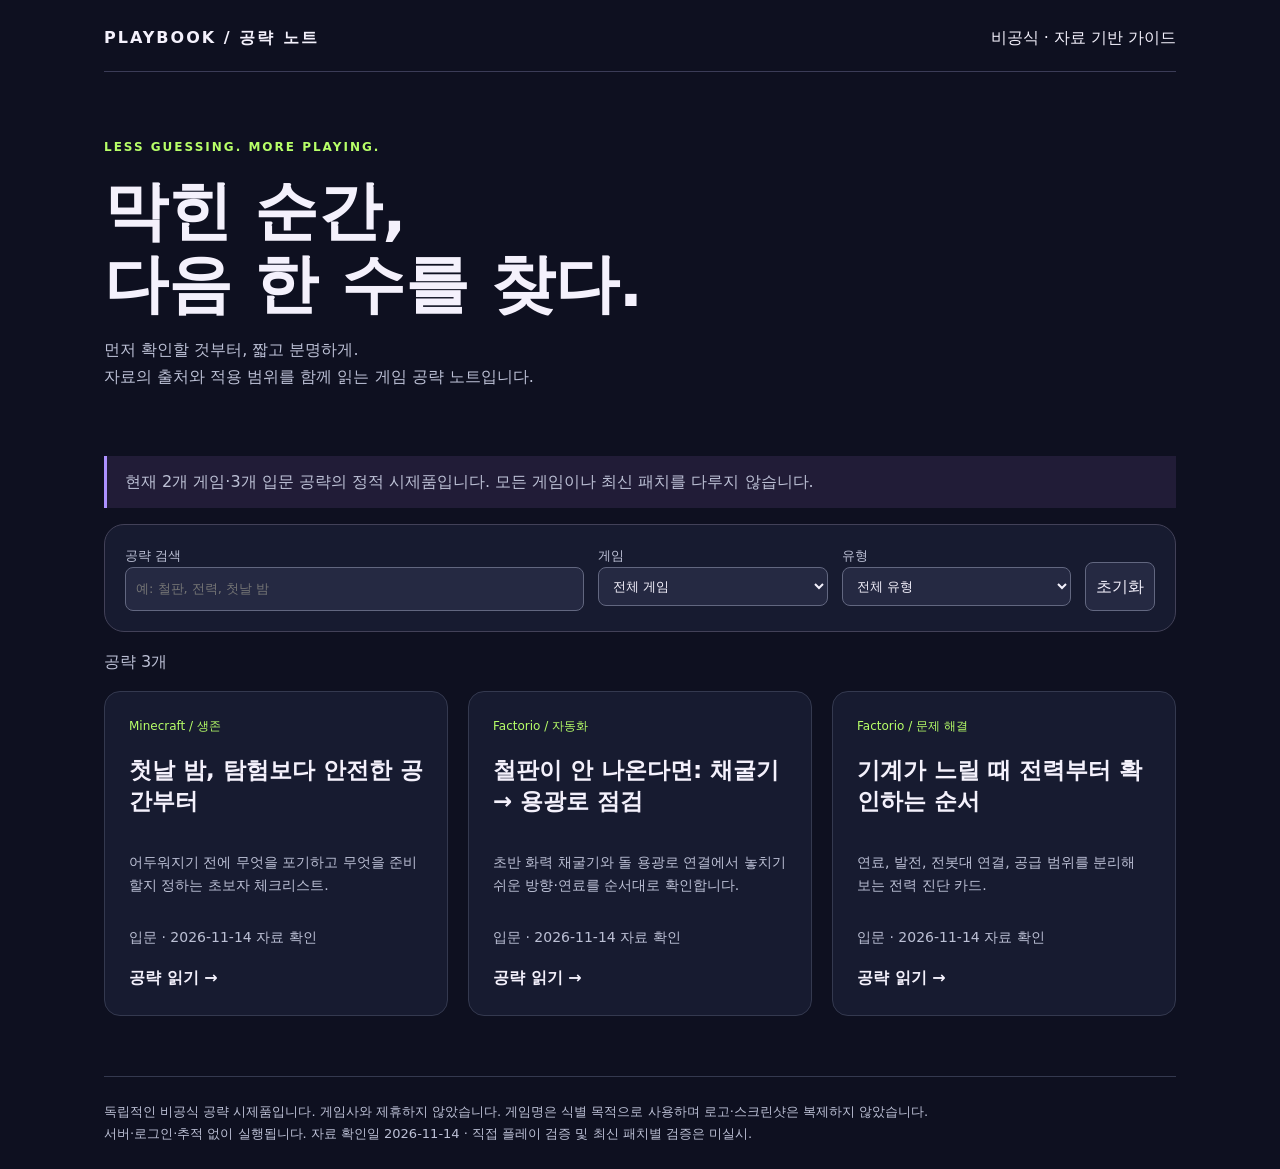
==== index.html @ 90b2d600 "Publish static game guide prototype with source limits and noindex" ====
<!doctype html><html lang="ko"><head><meta name="robots" content="noindex,nofollow"><meta charset="utf-8"><meta name="viewport" content="width=device-width,initial-scale=1"><meta name="description" content="게임 공략 검색: 공식 자료 기반 게임 입문 공략. 출처와 적용 범위를 확인하세요."><title>게임 공략 검색 | 공략 노트</title><link rel="stylesheet" href="./style.css"></head><body><a class="skip" href="#main">본문으로 건너뛰기</a><div class="wrap"><header class="top"><a class="brand" href="./index.html">PLAYBOOK / 공략 노트</a><span>비공식 · 자료 기반 가이드</span></header><main id="main"><section class="hero"><span class="eyebrow">LESS GUESSING. MORE PLAYING.</span><h1>막힌 순간,<br>다음 한 수를 찾다.</h1><p>먼저 확인할 것부터, 짧고 분명하게.<br>자료의 출처와 적용 범위를 함께 읽는 게임 공략 노트입니다.</p></section><p class="notice">현재 2개 게임·3개 입문 공략의 정적 시제품입니다. 모든 게임이나 최신 패치를 다루지 않습니다.</p><form class="filters" id="filters"><label>공략 검색<input id="query" type="search" placeholder="예: 철판, 전력, 첫날 밤"></label><label>게임<select id="game"><option value="">전체 게임</option><option>Minecraft</option><option>Factorio</option></select></label><label>유형<select id="category"><option value="">전체 유형</option><option>생존</option><option>자동화</option><option>문제 해결</option></select></label><button class="reset" type="reset">초기화</button></form><p id="count" role="status" aria-live="polite">공략 3개</p><div id="empty" class="empty" hidden>검색 결과가 없습니다. 다른 단어를 쓰거나 필터를 초기화해 주세요.</div><section class="grid" aria-label="공략 목록"><article class="card" data-guide="minecraft-first-night" data-search="첫날 밤, 탐험보다 안전한 공간부터 Minecraft 생존 어두워지기 전에 무엇을 포기하고 무엇을 준비할지 정하는 초보자 체크리스트." data-game="Minecraft" data-category="생존"><span class="badge">Minecraft / 생존</span><h2><a href="guides/minecraft-first-night/index.html">첫날 밤, 탐험보다 안전한 공간부터</a></h2><p>어두워지기 전에 무엇을 포기하고 무엇을 준비할지 정하는 초보자 체크리스트.</p><p class="meta">입문 · 2026-11-14 자료 확인</p><a class="read" href="guides/minecraft-first-night/index.html">공략 읽기 →</a></article><article class="card" data-guide="factorio-first-iron" data-search="철판이 안 나온다면: 채굴기 → 용광로 점검 Factorio 자동화 초반 화력 채굴기와 돌 용광로 연결에서 놓치기 쉬운 방향·연료를 순서대로 확인합니다." data-game="Factorio" data-category="자동화"><span class="badge">Factorio / 자동화</span><h2><a href="guides/factorio-first-iron/index.html">철판이 안 나온다면: 채굴기 → 용광로 점검</a></h2><p>초반 화력 채굴기와 돌 용광로 연결에서 놓치기 쉬운 방향·연료를 순서대로 확인합니다.</p><p class="meta">입문 · 2026-11-14 자료 확인</p><a class="read" href="guides/factorio-first-iron/index.html">공략 읽기 →</a></article><article class="card" data-guide="factorio-power-check" data-search="기계가 느릴 때 전력부터 확인하는 순서 Factorio 문제 해결 연료, 발전, 전봇대 연결, 공급 범위를 분리해 보는 전력 진단 카드." data-game="Factorio" data-category="문제 해결"><span class="badge">Factorio / 문제 해결</span><h2><a href="guides/factorio-power-check/index.html">기계가 느릴 때 전력부터 확인하는 순서</a></h2><p>연료, 발전, 전봇대 연결, 공급 범위를 분리해 보는 전력 진단 카드.</p><p class="meta">입문 · 2026-11-14 자료 확인</p><a class="read" href="guides/factorio-power-check/index.html">공략 읽기 →</a></article></section><noscript><p>자바스크립트가 꺼져 있어 검색은 사용할 수 없지만 위 공략 링크는 열 수 있습니다.</p></noscript></main><footer>독립적인 비공식 공략 시제품입니다. 게임사와 제휴하지 않았습니다. 게임명은 식별 목적으로 사용하며 로고·스크린샷은 복제하지 않았습니다.<br>서버·로그인·추적 없이 실행됩니다. 자료 확인일 2026-11-14 · 직접 플레이 검증 및 최신 패치별 검증은 미실시.</footer></div><script src="./app.js" defer></script></body></html>
---- style.css ----
:root{color-scheme:dark;--bg:#0e1020;--card:#171b30;--ink:#f4f1fc;--dim:#bcc0d5;--accent:#b7ff68}*{box-sizing:border-box}body{margin:0;background:var(--bg);color:var(--ink);font:16px/1.7 system-ui,sans-serif}a{color:inherit}a:hover{color:var(--accent)}:focus-visible{outline:3px solid var(--accent);outline-offset:4px}.wrap{max-width:1120px;margin:auto;padding:24px}.top{display:flex;justify-content:space-between;gap:20px;border-bottom:1px solid #3b3c57;padding-bottom:20px}.brand{text-decoration:none;font-weight:900;letter-spacing:2px}.eyebrow{color:var(--accent);font-weight:700;font-size:12px;letter-spacing:2px}.hero{padding:60px 0 34px;max-width:800px}h1{font-size:clamp(32px,6vw,64px);line-height:1.13;margin:16px 0}h2{line-height:1.35}p{color:var(--dim)}.filters{background:var(--card);border:1px solid #424158;border-radius:20px;padding:20px;display:grid;grid-template-columns:2fr 1fr 1fr auto;gap:14px}label{font-size:13px;display:block;color:var(--dim)}input,select,button{font:inherit;color:var(--ink);background:#252942;border:1px solid #626780;border-radius:8px;padding:10px;width:100%}button{cursor:pointer}button:hover{border-color:var(--accent)}.reset{align-self:end}.grid{display:grid;grid-template-columns:repeat(3,1fr);gap:20px}.card{display:flex;flex-direction:column;background:var(--card);border-radius:16px;padding:24px;border:1px solid #34394f}.card h2{font-size:23px}.card a{text-decoration:none}.card p{font-size:14px}.meta{font-size:12px;color:var(--dim)}.badge{color:var(--accent);font-size:12px}.card .read{margin-top:auto;font-weight:800}.notice{border-left:3px solid #ac91ff;padding:12px 18px;background:#211c37}.article{max-width:780px;margin:auto}.article h1{font-size:clamp(30px,5vw,48px)}li{padding:10px 0}li::marker{color:var(--accent)}.scope{border:1px solid #41445c;border-radius:12px;padding:18px}footer{border-top:1px solid #34394f;margin-top:60px;padding-top:24px;color:var(--dim);font-size:13px}.skip{position:absolute;left:-9999px}.skip:focus{position:static}.empty{padding:40px;border:1px dashed #626780;border-radius:16px}[hidden]{display:none!important}@media(max-width:800px){.grid{grid-template-columns:1fr 1fr}.filters{grid-template-columns:1fr 1fr}.filters label:first-child{grid-column:1/-1}}@media(max-width:520px){.wrap{padding:18px}.grid,.filters{grid-template-columns:1fr}.hero{padding-top:32px}.top{font-size:13px}.card{padding:20px}}@media(prefers-reduced-motion:reduce){*{scroll-behavior:auto!important}}
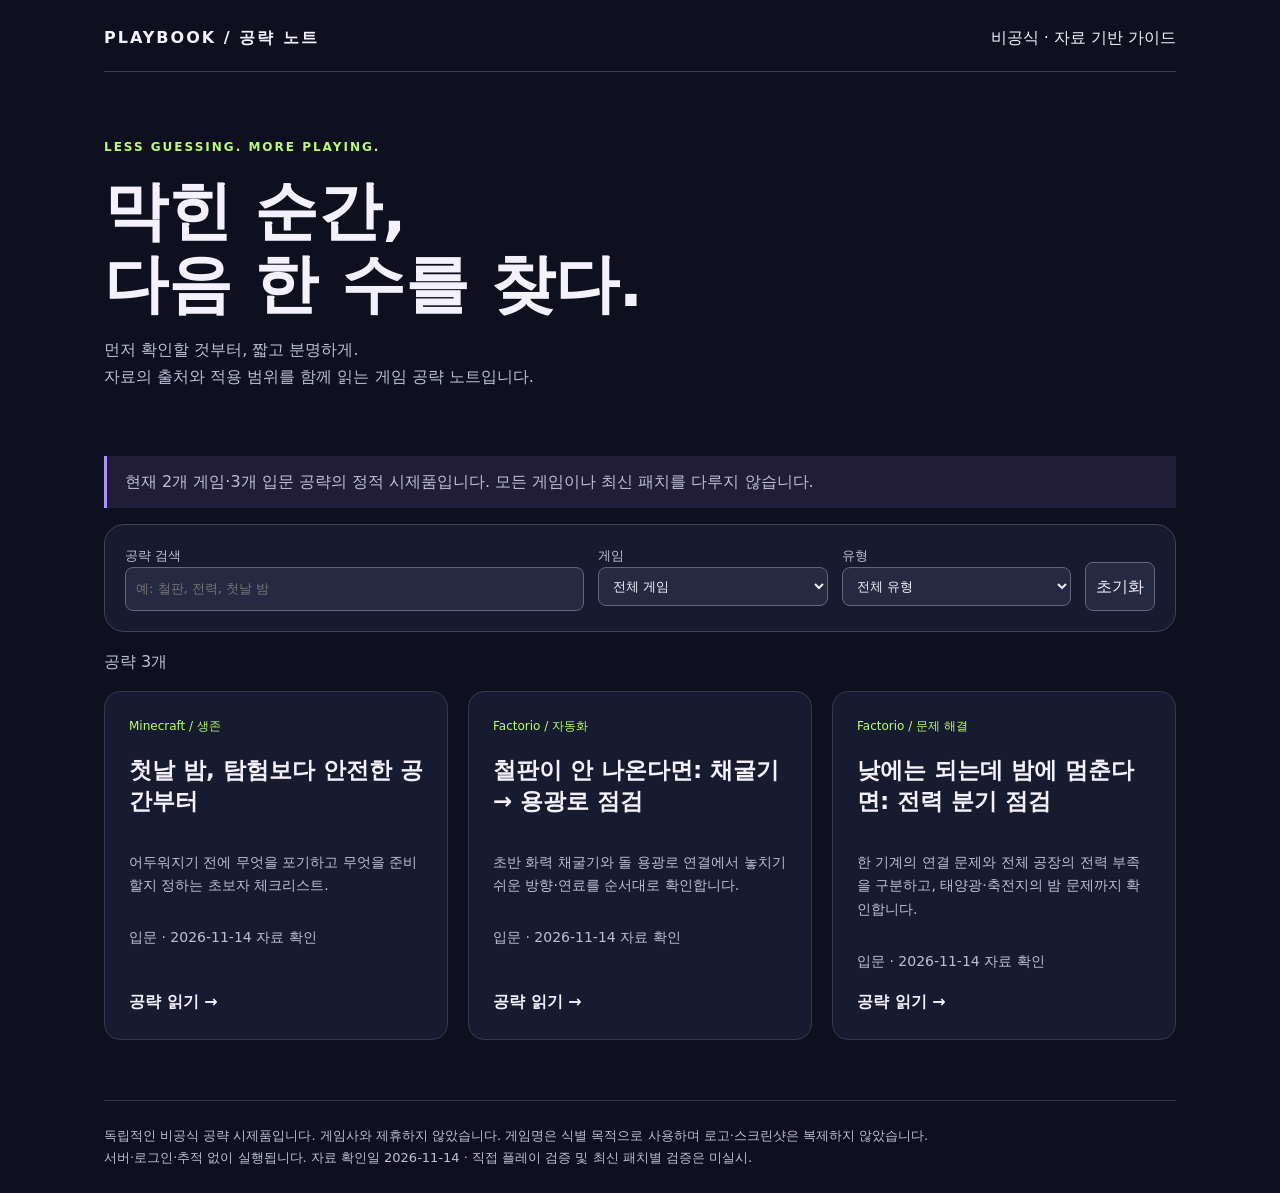
==== commit 4089e6e5: "Expand Factorio night power diagnosis with source scope and stable assets" ====
--- a/index.html
+++ b/index.html
@@ -1 +1 @@
-<!doctype html><html lang="ko"><head><meta name="robots" content="noindex,nofollow"><meta charset="utf-8"><meta name="viewport" content="width=device-width,initial-scale=1"><meta name="description" content="게임 공략 검색: 공식 자료 기반 게임 입문 공략. 출처와 적용 범위를 확인하세요."><title>게임 공략 검색 | 공략 노트</title><link rel="stylesheet" href="./style.css"></head><body><a class="skip" href="#main">본문으로 건너뛰기</a><div class="wrap"><header class="top"><a class="brand" href="./index.html">PLAYBOOK / 공략 노트</a><span>비공식 · 자료 기반 가이드</span></header><main id="main"><section class="hero"><span class="eyebrow">LESS GUESSING. MORE PLAYING.</span><h1>막힌 순간,<br>다음 한 수를 찾다.</h1><p>먼저 확인할 것부터, 짧고 분명하게.<br>자료의 출처와 적용 범위를 함께 읽는 게임 공략 노트입니다.</p></section><p class="notice">현재 2개 게임·3개 입문 공략의 정적 시제품입니다. 모든 게임이나 최신 패치를 다루지 않습니다.</p><form class="filters" id="filters"><label>공략 검색<input id="query" type="search" placeholder="예: 철판, 전력, 첫날 밤"></label><label>게임<select id="game"><option value="">전체 게임</option><option>Minecraft</option><option>Factorio</option></select></label><label>유형<select id="category"><option value="">전체 유형</option><option>생존</option><option>자동화</option><option>문제 해결</option></select></label><button class="reset" type="reset">초기화</button></form><p id="count" role="status" aria-live="polite">공략 3개</p><div id="empty" class="empty" hidden>검색 결과가 없습니다. 다른 단어를 쓰거나 필터를 초기화해 주세요.</div><section class="grid" aria-label="공략 목록"><article class="card" data-guide="minecraft-first-night" data-search="첫날 밤, 탐험보다 안전한 공간부터 Minecraft 생존 어두워지기 전에 무엇을 포기하고 무엇을 준비할지 정하는 초보자 체크리스트." data-game="Minecraft" data-category="생존"><span class="badge">Minecraft / 생존</span><h2><a href="guides/minecraft-first-night/index.html">첫날 밤, 탐험보다 안전한 공간부터</a></h2><p>어두워지기 전에 무엇을 포기하고 무엇을 준비할지 정하는 초보자 체크리스트.</p><p class="meta">입문 · 2026-11-14 자료 확인</p><a class="read" href="guides/minecraft-first-night/index.html">공략 읽기 →</a></article><article class="card" data-guide="factorio-first-iron" data-search="철판이 안 나온다면: 채굴기 → 용광로 점검 Factorio 자동화 초반 화력 채굴기와 돌 용광로 연결에서 놓치기 쉬운 방향·연료를 순서대로 확인합니다." data-game="Factorio" data-category="자동화"><span class="badge">Factorio / 자동화</span><h2><a href="guides/factorio-first-iron/index.html">철판이 안 나온다면: 채굴기 → 용광로 점검</a></h2><p>초반 화력 채굴기와 돌 용광로 연결에서 놓치기 쉬운 방향·연료를 순서대로 확인합니다.</p><p class="meta">입문 · 2026-11-14 자료 확인</p><a class="read" href="guides/factorio-first-iron/index.html">공략 읽기 →</a></article><article class="card" data-guide="factorio-power-check" data-search="기계가 느릴 때 전력부터 확인하는 순서 Factorio 문제 해결 연료, 발전, 전봇대 연결, 공급 범위를 분리해 보는 전력 진단 카드." data-game="Factorio" data-category="문제 해결"><span class="badge">Factorio / 문제 해결</span><h2><a href="guides/factorio-power-check/index.html">기계가 느릴 때 전력부터 확인하는 순서</a></h2><p>연료, 발전, 전봇대 연결, 공급 범위를 분리해 보는 전력 진단 카드.</p><p class="meta">입문 · 2026-11-14 자료 확인</p><a class="read" href="guides/factorio-power-check/index.html">공략 읽기 →</a></article></section><noscript><p>자바스크립트가 꺼져 있어 검색은 사용할 수 없지만 위 공략 링크는 열 수 있습니다.</p></noscript></main><footer>독립적인 비공식 공략 시제품입니다. 게임사와 제휴하지 않았습니다. 게임명은 식별 목적으로 사용하며 로고·스크린샷은 복제하지 않았습니다.<br>서버·로그인·추적 없이 실행됩니다. 자료 확인일 2026-11-14 · 직접 플레이 검증 및 최신 패치별 검증은 미실시.</footer></div><script src="./app.js" defer></script></body></html>+<!doctype html><html lang="ko"><head><meta charset="utf-8"><meta name="robots" content="noindex,nofollow"><meta name="viewport" content="width=device-width,initial-scale=1"><meta name="description" content="게임 공략 검색: 공식 자료 기반 게임 입문 공략. 출처와 적용 범위를 확인하세요."><title>게임 공략 검색 | 공략 노트</title><link rel="stylesheet" href="./style-v2.css"></head><body><a class="skip" href="#main">본문으로 건너뛰기</a><div class="wrap"><header class="top"><a class="brand" href="./index.html">PLAYBOOK / 공략 노트</a><span>비공식 · 자료 기반 가이드</span></header><main id="main"><section class="hero"><span class="eyebrow">LESS GUESSING. MORE PLAYING.</span><h1>막힌 순간,<br>다음 한 수를 찾다.</h1><p>먼저 확인할 것부터, 짧고 분명하게.<br>자료의 출처와 적용 범위를 함께 읽는 게임 공략 노트입니다.</p></section><p class="notice">현재 2개 게임·3개 입문 공략의 정적 시제품입니다. 모든 게임이나 최신 패치를 다루지 않습니다.</p><form class="filters" id="filters"><label>공략 검색<input id="query" type="search" placeholder="예: 철판, 전력, 첫날 밤"></label><label>게임<select id="game"><option value="">전체 게임</option><option>Minecraft</option><option>Factorio</option></select></label><label>유형<select id="category"><option value="">전체 유형</option><option>생존</option><option>자동화</option><option>문제 해결</option></select></label><button class="reset" type="reset">초기화</button></form><p id="count" role="status" aria-live="polite">공략 3개</p><div id="empty" class="empty" hidden>검색 결과가 없습니다. 다른 단어를 쓰거나 필터를 초기화해 주세요.</div><section class="grid" aria-label="공략 목록"><article class="card" data-guide="minecraft-first-night" data-search="첫날 밤, 탐험보다 안전한 공간부터 Minecraft 생존 어두워지기 전에 무엇을 포기하고 무엇을 준비할지 정하는 초보자 체크리스트." data-game="Minecraft" data-category="생존"><span class="badge">Minecraft / 생존</span><h2><a href="guides/minecraft-first-night/index.html">첫날 밤, 탐험보다 안전한 공간부터</a></h2><p>어두워지기 전에 무엇을 포기하고 무엇을 준비할지 정하는 초보자 체크리스트.</p><p class="meta">입문 · 2026-11-14 자료 확인</p><a class="read" href="guides/minecraft-first-night/index.html">공략 읽기 →</a></article><article class="card" data-guide="factorio-first-iron" data-search="철판이 안 나온다면: 채굴기 → 용광로 점검 Factorio 자동화 초반 화력 채굴기와 돌 용광로 연결에서 놓치기 쉬운 방향·연료를 순서대로 확인합니다." data-game="Factorio" data-category="자동화"><span class="badge">Factorio / 자동화</span><h2><a href="guides/factorio-first-iron/index.html">철판이 안 나온다면: 채굴기 → 용광로 점검</a></h2><p>초반 화력 채굴기와 돌 용광로 연결에서 놓치기 쉬운 방향·연료를 순서대로 확인합니다.</p><p class="meta">입문 · 2026-11-14 자료 확인</p><a class="read" href="guides/factorio-first-iron/index.html">공략 읽기 →</a></article><article class="card" data-guide="factorio-power-check" data-search="낮에는 되는데 밤에 멈춘다면: 전력 분기 점검 Factorio 문제 해결 한 기계의 연결 문제와 전체 공장의 전력 부족을 구분하고, 태양광·축전지의 밤 문제까지 확인합니다." data-game="Factorio" data-category="문제 해결"><span class="badge">Factorio / 문제 해결</span><h2><a href="guides/factorio-power-check/index.html">낮에는 되는데 밤에 멈춘다면: 전력 분기 점검</a></h2><p>한 기계의 연결 문제와 전체 공장의 전력 부족을 구분하고, 태양광·축전지의 밤 문제까지 확인합니다.</p><p class="meta">입문 · 2026-11-14 자료 확인</p><a class="read" href="guides/factorio-power-check/index.html">공략 읽기 →</a></article></section><noscript><p>자바스크립트가 꺼져 있어 검색은 사용할 수 없지만 위 공략 링크는 열 수 있습니다.</p></noscript></main><footer>독립적인 비공식 공략 시제품입니다. 게임사와 제휴하지 않았습니다. 게임명은 식별 목적으로 사용하며 로고·스크린샷은 복제하지 않았습니다.<br>서버·로그인·추적 없이 실행됩니다. 자료 확인일 2026-11-14 · 직접 플레이 검증 및 최신 패치별 검증은 미실시.</footer></div><script src="./app-v2.js" defer></script></body></html>
--- a/style-v2.css
+++ b/style-v2.css
@@ -0,0 +1 @@
+:root{color-scheme:dark;--bg:#0e1020;--card:#171b30;--ink:#f4f1fc;--dim:#bcc0d5;--accent:#b7ff68}*{box-sizing:border-box}body{margin:0;background:var(--bg);color:var(--ink);font:16px/1.7 system-ui,sans-serif}a{color:inherit}a:hover{color:var(--accent)}:focus-visible{outline:3px solid var(--accent);outline-offset:4px}.wrap{max-width:1120px;margin:auto;padding:24px}.top{display:flex;justify-content:space-between;gap:20px;border-bottom:1px solid #3b3c57;padding-bottom:20px}.brand{text-decoration:none;font-weight:900;letter-spacing:2px}.eyebrow{color:var(--accent);font-weight:700;font-size:12px;letter-spacing:2px}.hero{padding:60px 0 34px;max-width:800px}h1{font-size:clamp(32px,6vw,64px);line-height:1.13;margin:16px 0}h2{line-height:1.35}p{color:var(--dim)}.filters{background:var(--card);border:1px solid #424158;border-radius:20px;padding:20px;display:grid;grid-template-columns:2fr 1fr 1fr auto;gap:14px}label{font-size:13px;display:block;color:var(--dim)}input,select,button{font:inherit;color:var(--ink);background:#252942;border:1px solid #626780;border-radius:8px;padding:10px;width:100%}button{cursor:pointer}button:hover{border-color:var(--accent)}.reset{align-self:end}.grid{display:grid;grid-template-columns:repeat(3,1fr);gap:20px}.card{display:flex;flex-direction:column;background:var(--card);border-radius:16px;padding:24px;border:1px solid #34394f}.card h2{font-size:23px}.card a{text-decoration:none}.card p{font-size:14px}.meta{font-size:12px;color:var(--dim)}.badge{color:var(--accent);font-size:12px}.card .read{margin-top:auto;font-weight:800}.notice{border-left:3px solid #ac91ff;padding:12px 18px;background:#211c37}.article{max-width:780px;margin:auto}.article h1{font-size:clamp(30px,5vw,48px)}li{padding:10px 0}li::marker{color:var(--accent)}.scope{border:1px solid #41445c;border-radius:12px;padding:18px}footer{border-top:1px solid #34394f;margin-top:60px;padding-top:24px;color:var(--dim);font-size:13px}.skip{position:absolute;left:-9999px}.skip:focus{position:static}.empty{padding:40px;border:1px dashed #626780;border-radius:16px}[hidden]{display:none!important}@media(max-width:800px){.grid{grid-template-columns:1fr 1fr}.filters{grid-template-columns:1fr 1fr}.filters label:first-child{grid-column:1/-1}}@media(max-width:520px){.wrap{padding:18px}.grid,.filters{grid-template-columns:1fr}.hero{padding-top:32px}.top{font-size:13px}.card{padding:20px}}@media(prefers-reduced-motion:reduce){*{scroll-behavior:auto!important}}
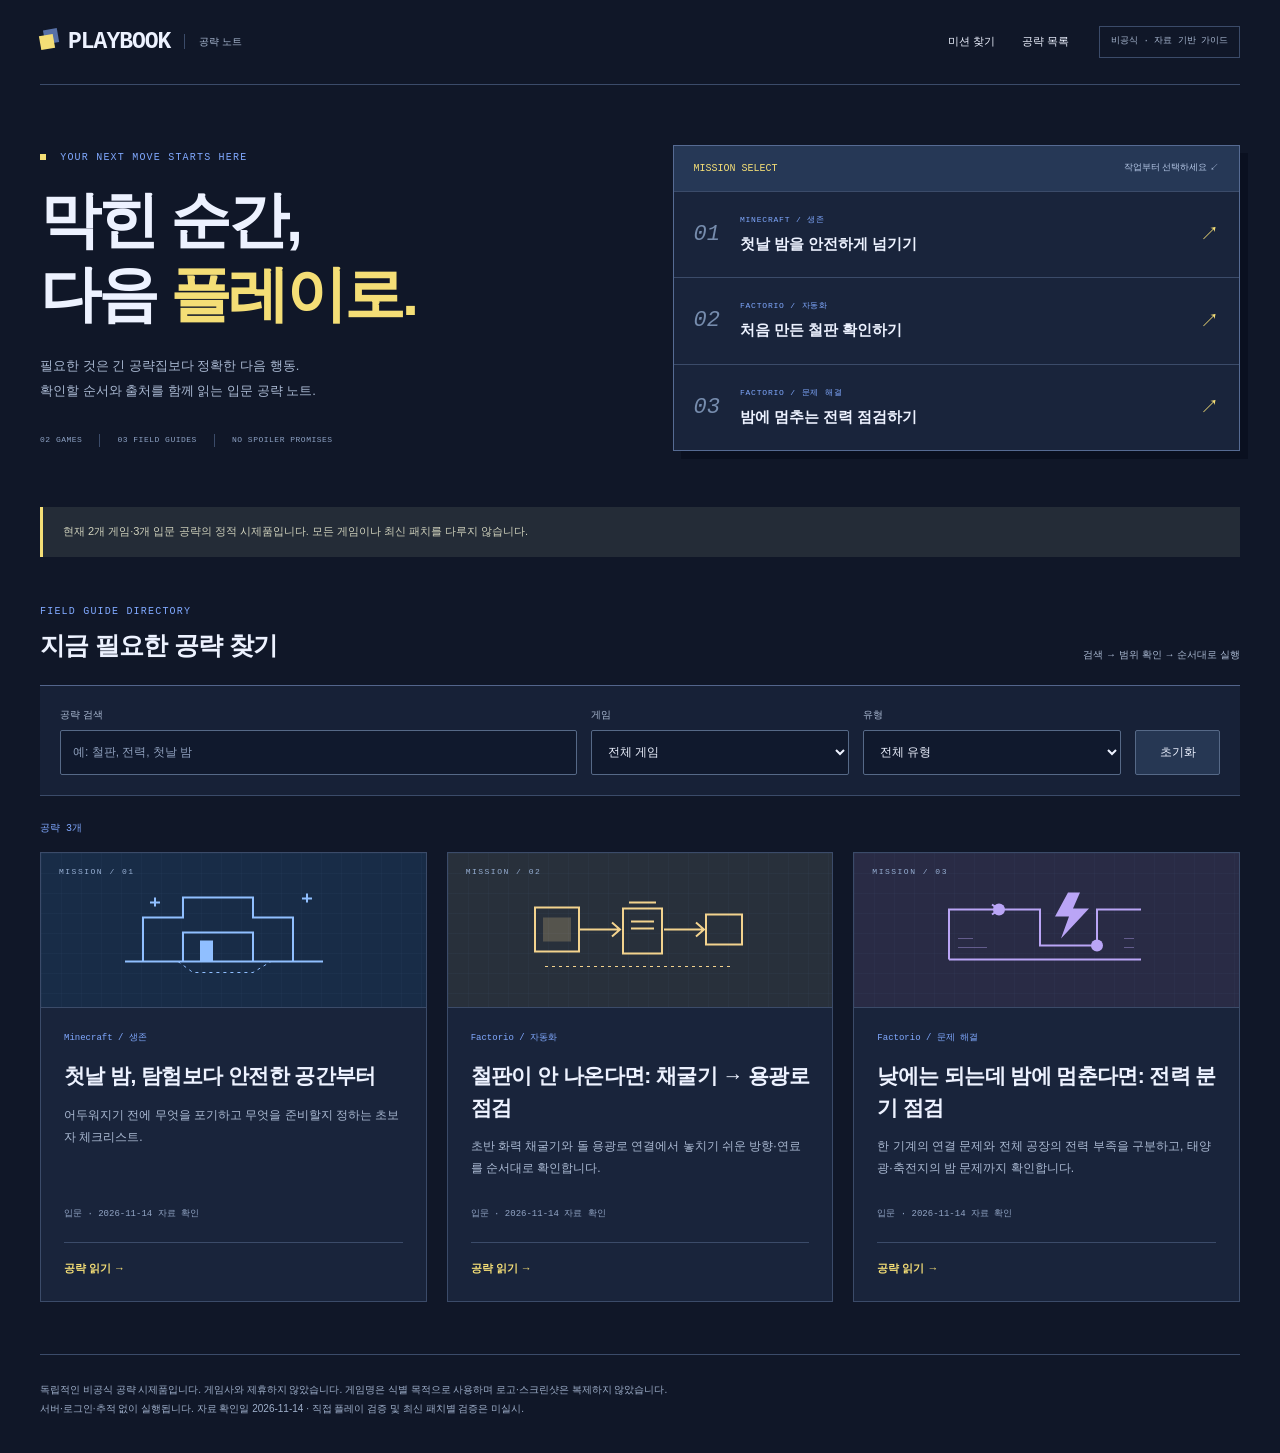
==== commit 1b2c4a36: "Rebuild Playbook as a task-first game guide mission hub" ====
--- a/index.html
+++ b/index.html
@@ -1 +1 @@
-<!doctype html><html lang="ko"><head><meta charset="utf-8"><meta name="robots" content="noindex,nofollow"><meta name="viewport" content="width=device-width,initial-scale=1"><meta name="description" content="게임 공략 검색: 공식 자료 기반 게임 입문 공략. 출처와 적용 범위를 확인하세요."><title>게임 공략 검색 | 공략 노트</title><link rel="stylesheet" href="./style-v2.css"></head><body><a class="skip" href="#main">본문으로 건너뛰기</a><div class="wrap"><header class="top"><a class="brand" href="./index.html">PLAYBOOK / 공략 노트</a><span>비공식 · 자료 기반 가이드</span></header><main id="main"><section class="hero"><span class="eyebrow">LESS GUESSING. MORE PLAYING.</span><h1>막힌 순간,<br>다음 한 수를 찾다.</h1><p>먼저 확인할 것부터, 짧고 분명하게.<br>자료의 출처와 적용 범위를 함께 읽는 게임 공략 노트입니다.</p></section><p class="notice">현재 2개 게임·3개 입문 공략의 정적 시제품입니다. 모든 게임이나 최신 패치를 다루지 않습니다.</p><form class="filters" id="filters"><label>공략 검색<input id="query" type="search" placeholder="예: 철판, 전력, 첫날 밤"></label><label>게임<select id="game"><option value="">전체 게임</option><option>Minecraft</option><option>Factorio</option></select></label><label>유형<select id="category"><option value="">전체 유형</option><option>생존</option><option>자동화</option><option>문제 해결</option></select></label><button class="reset" type="reset">초기화</button></form><p id="count" role="status" aria-live="polite">공략 3개</p><div id="empty" class="empty" hidden>검색 결과가 없습니다. 다른 단어를 쓰거나 필터를 초기화해 주세요.</div><section class="grid" aria-label="공략 목록"><article class="card" data-guide="minecraft-first-night" data-search="첫날 밤, 탐험보다 안전한 공간부터 Minecraft 생존 어두워지기 전에 무엇을 포기하고 무엇을 준비할지 정하는 초보자 체크리스트." data-game="Minecraft" data-category="생존"><span class="badge">Minecraft / 생존</span><h2><a href="guides/minecraft-first-night/index.html">첫날 밤, 탐험보다 안전한 공간부터</a></h2><p>어두워지기 전에 무엇을 포기하고 무엇을 준비할지 정하는 초보자 체크리스트.</p><p class="meta">입문 · 2026-11-14 자료 확인</p><a class="read" href="guides/minecraft-first-night/index.html">공략 읽기 →</a></article><article class="card" data-guide="factorio-first-iron" data-search="철판이 안 나온다면: 채굴기 → 용광로 점검 Factorio 자동화 초반 화력 채굴기와 돌 용광로 연결에서 놓치기 쉬운 방향·연료를 순서대로 확인합니다." data-game="Factorio" data-category="자동화"><span class="badge">Factorio / 자동화</span><h2><a href="guides/factorio-first-iron/index.html">철판이 안 나온다면: 채굴기 → 용광로 점검</a></h2><p>초반 화력 채굴기와 돌 용광로 연결에서 놓치기 쉬운 방향·연료를 순서대로 확인합니다.</p><p class="meta">입문 · 2026-11-14 자료 확인</p><a class="read" href="guides/factorio-first-iron/index.html">공략 읽기 →</a></article><article class="card" data-guide="factorio-power-check" data-search="낮에는 되는데 밤에 멈춘다면: 전력 분기 점검 Factorio 문제 해결 한 기계의 연결 문제와 전체 공장의 전력 부족을 구분하고, 태양광·축전지의 밤 문제까지 확인합니다." data-game="Factorio" data-category="문제 해결"><span class="badge">Factorio / 문제 해결</span><h2><a href="guides/factorio-power-check/index.html">낮에는 되는데 밤에 멈춘다면: 전력 분기 점검</a></h2><p>한 기계의 연결 문제와 전체 공장의 전력 부족을 구분하고, 태양광·축전지의 밤 문제까지 확인합니다.</p><p class="meta">입문 · 2026-11-14 자료 확인</p><a class="read" href="guides/factorio-power-check/index.html">공략 읽기 →</a></article></section><noscript><p>자바스크립트가 꺼져 있어 검색은 사용할 수 없지만 위 공략 링크는 열 수 있습니다.</p></noscript></main><footer>독립적인 비공식 공략 시제품입니다. 게임사와 제휴하지 않았습니다. 게임명은 식별 목적으로 사용하며 로고·스크린샷은 복제하지 않았습니다.<br>서버·로그인·추적 없이 실행됩니다. 자료 확인일 2026-11-14 · 직접 플레이 검증 및 최신 패치별 검증은 미실시.</footer></div><script src="./app-v2.js" defer></script></body></html>+<!doctype html><html lang="ko"><head><meta charset="utf-8"><meta name="robots" content="noindex,nofollow"><meta name="viewport" content="width=device-width,initial-scale=1"><meta name="description" content="게임 공략 검색: 공식 자료 기반 게임 입문 공략. 출처와 적용 범위를 확인하세요."><title>게임 공략 검색 | 공략 노트</title><link rel="stylesheet" href="./style-v2.css?v=mission-20261115"></head><body><a class="skip" href="#main">본문으로 건너뛰기</a><div class="wrap"><header class="top"><a class="brand" href="./index.html">PLAYBOOK<span class="brand-sub">공략 노트</span></a><nav aria-label="주요 메뉴"><a href="#missions">미션 찾기</a><a href="#guide-list">공략 목록</a></nav><span class="status-tag">비공식 · 자료 기반 가이드</span></header><main id="main"><section class="mission-hub"><div class="hero-copy"><p class="eyebrow"><span class="square"></span> YOUR NEXT MOVE STARTS HERE</p><h1>막힌 순간,<br>다음 <em>플레이로.</em></h1><p class="lead">필요한 것은 긴 공략집보다 정확한 다음 행동.<br>확인할 순서와 출처를 함께 읽는 입문 공략 노트.</p><div class="hub-footnote"><span>02 GAMES</span><span>03 FIELD GUIDES</span><span>NO SPOILER PROMISES</span></div></div><nav class="mission-select" id="missions" aria-label="하고 싶은 일로 공략 선택"><div class="mission-select-head"><span>MISSION SELECT</span><span>작업부터 선택하세요 ↙</span></div><a href="./guides/minecraft-first-night/index.html"><span class="mission-number">01</span><span><small>MINECRAFT / 생존</small><strong>첫날 밤을 안전하게 넘기기</strong></span><span class="mission-arrow">↗</span></a><a href="./guides/factorio-first-iron/index.html"><span class="mission-number">02</span><span><small>FACTORIO / 자동화</small><strong>처음 만든 철판 확인하기</strong></span><span class="mission-arrow">↗</span></a><a href="./guides/factorio-power-check/index.html"><span class="mission-number">03</span><span><small>FACTORIO / 문제 해결</small><strong>밤에 멈추는 전력 점검하기</strong></span><span class="mission-arrow">↗</span></a></nav></section><p class="notice">현재 2개 게임·3개 입문 공략의 정적 시제품입니다. 모든 게임이나 최신 패치를 다루지 않습니다.</p><div class="library-head" id="guide-list"><div><p class="eyebrow">FIELD GUIDE DIRECTORY</p><h2>지금 필요한 공략 찾기</h2></div><span>검색 → 범위 확인 → 순서대로 실행</span></div><form class="filters" id="filters"><label>공략 검색<input id="query" type="search" placeholder="예: 철판, 전력, 첫날 밤"></label><label>게임<select id="game"><option value="">전체 게임</option><option>Minecraft</option><option>Factorio</option></select></label><label>유형<select id="category"><option value="">전체 유형</option><option>생존</option><option>자동화</option><option>문제 해결</option></select></label><button class="reset" type="reset">초기화</button></form><p id="count" role="status" aria-live="polite">공략 3개</p><div id="empty" class="empty" hidden>검색 결과가 없습니다. 다른 단어를 쓰거나 필터를 초기화해 주세요.</div><section class="grid" aria-label="공략 목록"><article class="card" data-guide="minecraft-first-night" data-search="첫날 밤, 탐험보다 안전한 공간부터 Minecraft 생존 어두워지기 전에 무엇을 포기하고 무엇을 준비할지 정하는 초보자 체크리스트." data-game="Minecraft" data-category="생존"><div class="mission-visual" aria-hidden="true"><span>MISSION / 01</span><svg viewBox="0 0 260 110"><path d="M40 84V40H80V20H150V40H190V84" fill="none" stroke="currentColor" stroke-width="2"/><path d="M80 84V55H150V84M22 84H220M52 29v-9m-5 5h10M204 25v-9m-5 5h10" fill="none" stroke="currentColor" stroke-width="2"/><rect x="97" y="63" width="13" height="21" fill="currentColor"/><path d="m75 84 15 11h60l18-11" fill="none" stroke="currentColor" stroke-dasharray="3 4"/></svg></div><div class="card-copy"><span class="badge">Minecraft / 생존</span><h2><a href="guides/minecraft-first-night/index.html">첫날 밤, 탐험보다 안전한 공간부터</a></h2><p>어두워지기 전에 무엇을 포기하고 무엇을 준비할지 정하는 초보자 체크리스트.</p><p class="meta">입문 · 2026-11-14 자료 확인</p><a class="read" href="guides/minecraft-first-night/index.html">공략 읽기 →</a></div></article><article class="card" data-guide="factorio-first-iron" data-search="철판이 안 나온다면: 채굴기 → 용광로 점검 Factorio 자동화 초반 화력 채굴기와 돌 용광로 연결에서 놓치기 쉬운 방향·연료를 순서대로 확인합니다." data-game="Factorio" data-category="자동화"><div class="mission-visual" aria-hidden="true"><span>MISSION / 02</span><svg viewBox="0 0 260 110"><rect x="25" y="30" width="44" height="44" fill="none" stroke="currentColor" stroke-width="2"/><path d="M69 52H110m-8-7 8 7-8 7M154 52H194m-8-7 8 7-8 7" fill="none" stroke="currentColor" stroke-width="2"/><path d="M113 76V31h39v45zM119 25h27M121 44h23M121 51h23" fill="none" stroke="currentColor" stroke-width="2"/><rect x="196" y="37" width="36" height="30" fill="none" stroke="currentColor" stroke-width="2"/><path d="M33 40h28v24H33z" fill="currentColor" opacity=".22"/><path d="M35 89h188" stroke="currentColor" stroke-dasharray="3 4"/></svg></div><div class="card-copy"><span class="badge">Factorio / 자동화</span><h2><a href="guides/factorio-first-iron/index.html">철판이 안 나온다면: 채굴기 → 용광로 점검</a></h2><p>초반 화력 채굴기와 돌 용광로 연결에서 놓치기 쉬운 방향·연료를 순서대로 확인합니다.</p><p class="meta">입문 · 2026-11-14 자료 확인</p><a class="read" href="guides/factorio-first-iron/index.html">공략 읽기 →</a></div></article><article class="card" data-guide="factorio-power-check" data-search="낮에는 되는데 밤에 멈춘다면: 전력 분기 점검 Factorio 문제 해결 한 기계의 연결 문제와 전체 공장의 전력 부족을 구분하고, 태양광·축전지의 밤 문제까지 확인합니다." data-game="Factorio" data-category="문제 해결"><div class="mission-visual" aria-hidden="true"><span>MISSION / 03</span><svg viewBox="0 0 260 110"><path d="M32 82V32H81m-6-5 7 5-7 5M82 32H123V68H180V32H224M32 82H224" fill="none" stroke="currentColor" stroke-width="2"/><path d="m151 15-13 24h14l-8 22 28-30h-16l7-16z" fill="currentColor"/><circle cx="82" cy="32" r="6" fill="currentColor"/><circle cx="180" cy="68" r="6" fill="currentColor"/><path d="M41 70h29m-29-9h15m151 9h10m-10-9h10" stroke="currentColor" opacity=".4"/></svg></div><div class="card-copy"><span class="badge">Factorio / 문제 해결</span><h2><a href="guides/factorio-power-check/index.html">낮에는 되는데 밤에 멈춘다면: 전력 분기 점검</a></h2><p>한 기계의 연결 문제와 전체 공장의 전력 부족을 구분하고, 태양광·축전지의 밤 문제까지 확인합니다.</p><p class="meta">입문 · 2026-11-14 자료 확인</p><a class="read" href="guides/factorio-power-check/index.html">공략 읽기 →</a></div></article></section><noscript><p>자바스크립트가 꺼져 있어 검색은 사용할 수 없지만 위 공략 링크는 열 수 있습니다.</p></noscript></main><footer>독립적인 비공식 공략 시제품입니다. 게임사와 제휴하지 않았습니다. 게임명은 식별 목적으로 사용하며 로고·스크린샷은 복제하지 않았습니다.<br>서버·로그인·추적 없이 실행됩니다. 자료 확인일 2026-11-14 · 직접 플레이 검증 및 최신 패치별 검증은 미실시.</footer></div><script src="./app-v2.js?v=mission-20261115" defer></script></body></html>
--- a/style-v2.css
+++ b/style-v2.css
@@ -1 +1 @@
-:root{color-scheme:dark;--bg:#0e1020;--card:#171b30;--ink:#f4f1fc;--dim:#bcc0d5;--accent:#b7ff68}*{box-sizing:border-box}body{margin:0;background:var(--bg);color:var(--ink);font:16px/1.7 system-ui,sans-serif}a{color:inherit}a:hover{color:var(--accent)}:focus-visible{outline:3px solid var(--accent);outline-offset:4px}.wrap{max-width:1120px;margin:auto;padding:24px}.top{display:flex;justify-content:space-between;gap:20px;border-bottom:1px solid #3b3c57;padding-bottom:20px}.brand{text-decoration:none;font-weight:900;letter-spacing:2px}.eyebrow{color:var(--accent);font-weight:700;font-size:12px;letter-spacing:2px}.hero{padding:60px 0 34px;max-width:800px}h1{font-size:clamp(32px,6vw,64px);line-height:1.13;margin:16px 0}h2{line-height:1.35}p{color:var(--dim)}.filters{background:var(--card);border:1px solid #424158;border-radius:20px;padding:20px;display:grid;grid-template-columns:2fr 1fr 1fr auto;gap:14px}label{font-size:13px;display:block;color:var(--dim)}input,select,button{font:inherit;color:var(--ink);background:#252942;border:1px solid #626780;border-radius:8px;padding:10px;width:100%}button{cursor:pointer}button:hover{border-color:var(--accent)}.reset{align-self:end}.grid{display:grid;grid-template-columns:repeat(3,1fr);gap:20px}.card{display:flex;flex-direction:column;background:var(--card);border-radius:16px;padding:24px;border:1px solid #34394f}.card h2{font-size:23px}.card a{text-decoration:none}.card p{font-size:14px}.meta{font-size:12px;color:var(--dim)}.badge{color:var(--accent);font-size:12px}.card .read{margin-top:auto;font-weight:800}.notice{border-left:3px solid #ac91ff;padding:12px 18px;background:#211c37}.article{max-width:780px;margin:auto}.article h1{font-size:clamp(30px,5vw,48px)}li{padding:10px 0}li::marker{color:var(--accent)}.scope{border:1px solid #41445c;border-radius:12px;padding:18px}footer{border-top:1px solid #34394f;margin-top:60px;padding-top:24px;color:var(--dim);font-size:13px}.skip{position:absolute;left:-9999px}.skip:focus{position:static}.empty{padding:40px;border:1px dashed #626780;border-radius:16px}[hidden]{display:none!important}@media(max-width:800px){.grid{grid-template-columns:1fr 1fr}.filters{grid-template-columns:1fr 1fr}.filters label:first-child{grid-column:1/-1}}@media(max-width:520px){.wrap{padding:18px}.grid,.filters{grid-template-columns:1fr}.hero{padding-top:32px}.top{font-size:13px}.card{padding:20px}}@media(prefers-reduced-motion:reduce){*{scroll-behavior:auto!important}}
+:root{color-scheme:dark;--bg:#101728;--panel:#19243b;--ink:#edf2ff;--dim:#aab9d2;--line:#3b4b69;--accent:#f4de76;--blue:#80a9ff;--mono:ui-monospace,SFMono-Regular,Consolas,monospace}*{box-sizing:border-box}html{scroll-behavior:smooth;scroll-padding-top:85px}body{margin:0;background:var(--bg);color:var(--ink);font-family:Pretendard,-apple-system,BlinkMacSystemFont,'Segoe UI',sans-serif;line-height:1.7;background-image:radial-gradient(#637dad22 .7px,transparent .7px);background-size:20px 20px}a{color:inherit;text-underline-offset:5px}a:hover{color:var(--accent)}a,button,input,select{touch-action:manipulation}:focus-visible{outline:3px solid var(--accent);outline-offset:4px}.wrap{max-width:1320px;margin:auto;padding:0 40px}.top{display:flex;align-items:center;gap:30px;padding:26px 0;border-bottom:1px solid var(--line)}.brand{font:900 23px var(--mono);letter-spacing:-1px;text-decoration:none;display:flex;align-items:center;gap:14px}.brand:before{content:'';width:14px;height:14px;display:block;background:var(--accent);box-shadow:5px -5px 0 #5871a7;transform:rotate(-10deg)}.brand-sub{font:10px/1.5 sans-serif;letter-spacing:0;color:var(--dim);padding-left:14px;border-left:1px solid var(--line)}.top nav{display:flex;gap:27px;font-size:11px;margin-left:auto}.top nav a{text-decoration:none}.status-tag{font:9px/1.5 var(--mono);color:var(--dim);padding:8px 11px;border:1px solid var(--line);white-space:nowrap}.mission-hub{display:grid;grid-template-columns:1fr 1fr;gap:65px;align-items:center;padding:60px 0 45px}.eyebrow{font:10px/1.7 var(--mono);letter-spacing:1.2px;color:var(--blue);font-weight:500;margin:0 0 17px}.square{width:6px;height:6px;display:inline-block;background:var(--accent);margin-right:7px}h1{font-size:clamp(40px,4.8vw,68px);line-height:1.2;letter-spacing:-3px;margin:0 0 24px;font-weight:780}h1 em{font-style:normal;color:var(--accent)}.lead{font-size:13px;color:var(--dim);line-height:1.9;margin:0 0 30px}.hub-footnote{display:flex;gap:17px;font:8px/1.6 var(--mono);color:#8da2c4;letter-spacing:.5px}.hub-footnote>span+span{padding-left:17px;border-left:1px solid var(--line)}.mission-select{border:1px solid #566b93;background:#19243b;box-shadow:8px 8px 0 #0a1020}.mission-select-head{display:flex;justify-content:space-between;gap:14px;background:#263856;padding:15px 20px;font:10px/1.5 var(--mono);color:var(--accent)}.mission-select-head>span:last-child{font:9px/1.5 sans-serif;color:#b6c8e7}.mission-select>a{display:flex;align-items:center;gap:20px;padding:22px 20px;border-top:1px solid var(--line);text-decoration:none;transition:background .15s}.mission-select>a:hover{background:#253858}.mission-number{font:italic 22px var(--mono);color:#768cad}.mission-select small{display:block;color:var(--blue);font:8px/1.5 var(--mono);letter-spacing:.8px;margin-bottom:7px}.mission-select strong{display:block;font-size:15px;font-weight:650;line-height:1.5}.mission-arrow{margin-left:auto;color:var(--accent);font-size:19px}.notice{border-left:3px solid var(--accent);padding:15px 20px;background:#242c37;font-size:11px;color:#d0d2bd;line-height:1.8}.library-head{display:flex;justify-content:space-between;align-items:end;margin:46px 0 22px;gap:20px}.library-head .eyebrow{margin-bottom:8px}.library-head h2{font-size:25px;letter-spacing:-.7px;line-height:1.4;margin:0}.library-head>span{color:var(--dim);font-size:10px}.filters{background:#172137;border-top:1px solid #53658b;border-bottom:1px solid var(--line);padding:20px;display:grid;grid-template-columns:2fr 1fr 1fr auto;gap:14px}label{font-size:10px;display:block;color:var(--dim)}input,select,button{font-family:inherit;font-size:12px;line-height:1.5;color:var(--ink);background:#10192d;border:1px solid #566987;border-radius:2px;padding:12px;width:100%;min-width:0;min-height:45px;margin-top:7px}input::placeholder{color:#8e9fbc}button{cursor:pointer}button:hover{border-color:var(--accent);color:var(--accent)}.reset{align-self:end;background:#263753;width:auto;min-width:85px}#count{font:10px var(--mono);color:var(--blue);margin:25px 0 17px}.grid{display:grid;grid-template-columns:repeat(3,minmax(0,1fr));gap:20px}.card{display:flex;flex-direction:column;background:var(--panel);border:1px solid var(--line);min-width:0;position:relative}.card:hover{border-color:#8ba7d6}.mission-visual{position:relative;background:#182c47;border-bottom:1px solid var(--line);padding:22px 18px 8px;color:#90bfff;min-height:155px;background-image:linear-gradient(#749fcd0a 1px,transparent 1px),linear-gradient(90deg,#749fcd0a 1px,transparent 1px);background-size:20px 20px}.mission-visual>span{font:8px var(--mono);letter-spacing:1.5px;position:absolute;top:14px;left:18px;color:#96aed2}.mission-visual svg{display:block;width:100%;max-width:260px;margin:0 auto;height:115px}.card:nth-child(2) .mission-visual{background-color:#28303b;color:#f3d38e}.card:nth-child(3) .mission-visual{background-color:#292b45;color:#baa5f6}.card-copy{display:flex;flex-direction:column;padding:23px;flex:1}.badge{font:9px/1.6 var(--mono);color:var(--blue)}.card h2{font-size:21px;line-height:1.5;letter-spacing:-.6px;margin:15px 0 12px}.card a{text-decoration:none}.card p{font-size:12px;color:var(--dim);margin:0 0 17px;line-height:1.85}.card p.meta{font:9px/1.7 var(--mono);color:#91a4c4;margin-top:auto;padding-top:10px}.card .read{font-size:11px;font-weight:650;border-top:1px solid var(--line);padding-top:16px;color:var(--accent);margin-top:3px}.empty{padding:35px 22px;border:1px dashed #7387ac;font-size:13px;color:var(--dim)}footer{border-top:1px solid var(--line);margin-top:52px;padding:25px 0 35px;color:#9eafca;font-size:10px;line-height:1.9;max-width:100%}.skip{position:absolute;left:20px;top:-100px;background:var(--accent);color:#101728;padding:12px;z-index:20}.skip:focus{top:10px}[hidden]{display:none!important}.all-guides{font-size:11px;text-decoration:none;margin-left:auto}.article{max-width:900px;margin:0 auto}.article .hero{padding:45px 0 22px;border-bottom:1px solid var(--line)}.article .hero .eyebrow{display:inline-block;border:1px solid #536c98;padding:6px 10px;font-size:9px}.article h1{font-size:clamp(30px,3.8vw,48px);line-height:1.3;letter-spacing:-1.8px;margin:18px 0 24px;max-width:830px}.article .hero p{max-width:730px;font-size:14px;color:var(--dim);line-height:1.9;margin-bottom:18px}.scope{padding:20px 24px;background:#1d2a41;border:1px solid #4c6388;border-left:4px solid var(--blue);font-size:12px;color:#becce3;line-height:1.9;margin:25px 0}.scope strong{display:inline-block;color:var(--blue);font-size:10px;margin-bottom:7px;letter-spacing:1px}.scope small{font-size:10px;color:#9fb1cf;display:inline-block;margin-top:8px}.brief-nav{position:sticky;top:0;z-index:3;background:#0f192cf5;display:flex;align-items:center;gap:30px;border:1px solid var(--line);padding:17px 20px;margin:28px 0 32px;box-shadow:0 8px 15px #0b102366}.brief-nav>span{font:9px var(--mono);color:var(--accent);margin-right:auto}.brief-nav a{font-size:10px;color:var(--dim);text-decoration:none}.brief-nav a:hover{color:var(--accent)}.article>h2{font-size:25px;line-height:1.4;letter-spacing:-.7px;margin:38px 0 22px;scroll-margin-top:90px}.article>h2:before{content:'';display:inline-block;width:8px;height:8px;background:var(--accent);margin:0 13px 3px 0}.article>ol{list-style:none;counter-reset:step;padding:0;margin:0}.article>ol>li{counter-increment:step;padding:23px 25px 23px 73px;position:relative;border:1px solid var(--line);background:#18243a;margin-bottom:12px;font-size:13px;color:#cfdaed;line-height:1.9}.article>ol>li:before{content:'0' counter(step);position:absolute;left:23px;top:24px;color:var(--accent);font:13px var(--mono)}.article>ul{padding-left:24px}.article>ul>li{padding:11px 0 11px 7px;font-size:13px;color:#c6d3e9;line-height:1.9}.article>ul>li::marker{color:var(--blue)}.article>ul a{font-size:12px;color:var(--blue);overflow-wrap:anywhere}.article>.notice{margin:30px 0;font-size:11px}.article>p:last-child{margin-top:36px;border-top:1px solid var(--line);padding-top:24px;font-size:12px;color:var(--accent)}@media(max-width:1050px){.wrap{padding:0 24px}.top{gap:20px}.brand{font-size:20px;gap:10px}.status-tag{font-size:8px;padding:7px}.top nav{gap:19px}.mission-hub{gap:35px}.mission-select>a{padding:20px 16px;gap:15px}.mission-select strong{font-size:13px}.mission-select-head{padding:13px 16px;font-size:9px}.mission-select-head>span:last-child{font-size:8px}.hub-footnote{gap:12px;font-size:7px}.hub-footnote>span+span{padding-left:12px}.hub-footnote>span:last-child{display:none}.card-copy{padding:20px}.card h2{font-size:19px}.grid{gap:16px}.filters{grid-template-columns:1.5fr 1fr 1fr auto}}@media(max-width:800px){.top{flex-wrap:wrap;gap:18px}.top nav{margin-left:auto}.status-tag{display:none}.mission-hub{grid-template-columns:1fr;padding:38px 0 30px;gap:28px}.mission-hub h1{font-size:52px}.lead{font-size:13px;margin-bottom:20px}.mission-select{max-width:650px;width:100%}.mission-select>a{padding:17px 20px}.mission-select strong{font-size:14px}.mission-select small{margin-bottom:4px}.mission-select-head{padding:13px 20px}.mission-select-head>span:last-child{font-size:9px}.library-head{margin-top:35px}.library-head>span{display:none}.grid{grid-template-columns:1fr}.card{display:grid;grid-template-columns:180px 1fr}.mission-visual{border-bottom:0;border-right:1px solid var(--line);display:flex;align-items:center;padding:30px 10px}.mission-visual svg{height:110px}.mission-visual>span{font-size:7px;left:12px}.card-copy{padding:21px}.card h2{font-size:20px;margin-top:10px}.card p{margin-bottom:13px}.filters{grid-template-columns:1fr 1fr auto}.filters label:first-child{grid-column:1/-1}.card p.meta{padding-top:0}.top .all-guides{font-size:10px}.article .hero{padding-top:30px}.brief-nav{gap:20px}.brief-nav a{font-size:9px}.article>ol>li{font-size:12px}.article>ul>li{font-size:12px}}@media(max-width:520px){.wrap{padding:0 17px}.top{padding:23px 0 19px;gap:15px}.brand{font-size:19px;gap:9px}.brand-sub{font-size:9px;padding-left:10px}.top nav{width:100%;margin:0;font-size:10px;gap:24px}.top .all-guides{font-size:9px}.mission-hub h1{font-size:45px;letter-spacing:-2px}.eyebrow{font-size:8px}.mission-select>a{padding:18px 16px;gap:14px}.mission-select strong{font-size:13px}.mission-number{font-size:19px}.mission-select small{font-size:7px}.mission-select-head{padding:13px 16px;font-size:8px}.mission-select-head>span:last-child{font-size:8px}.library-head h2{font-size:23px}.filters{padding:17px;gap:12px;grid-template-columns:1fr 1fr}.filters .reset{grid-column:1/-1;width:100%;margin-top:0}.notice{font-size:10px;padding:14px 16px}.card{grid-template-columns:1fr}.mission-visual{border-right:0;border-bottom:1px solid var(--line);min-height:110px;height:115px;padding:20px 25px 0}.mission-visual svg{height:105px;max-width:235px}.mission-visual>span{top:14px;left:18px}.card-copy{padding:23px}.card h2{font-size:22px}.card p{font-size:12px}.card p.meta{margin-top:5px}.brief-nav{padding:14px 12px;gap:15px;justify-content:space-between}.brief-nav>span{display:none}.brief-nav a{font-size:9px}.article h1{font-size:31px;letter-spacing:-1px}.article .hero p{font-size:12px}.scope{padding:17px;font-size:11px}.scope small{font-size:9px}.article>h2{font-size:22px}.article>ol>li{padding:21px 18px 21px 55px;font-size:12px}.article>ol>li:before{left:17px;top:25px;font-size:11px}.article>ul{padding-left:19px}.article>ul>li{font-size:12px}.article>ul a{font-size:11px}footer{font-size:9px;margin-top:38px}.article .notice{font-size:10px}}@media(prefers-reduced-motion:reduce){html{scroll-behavior:auto}*{transition:none!important}}
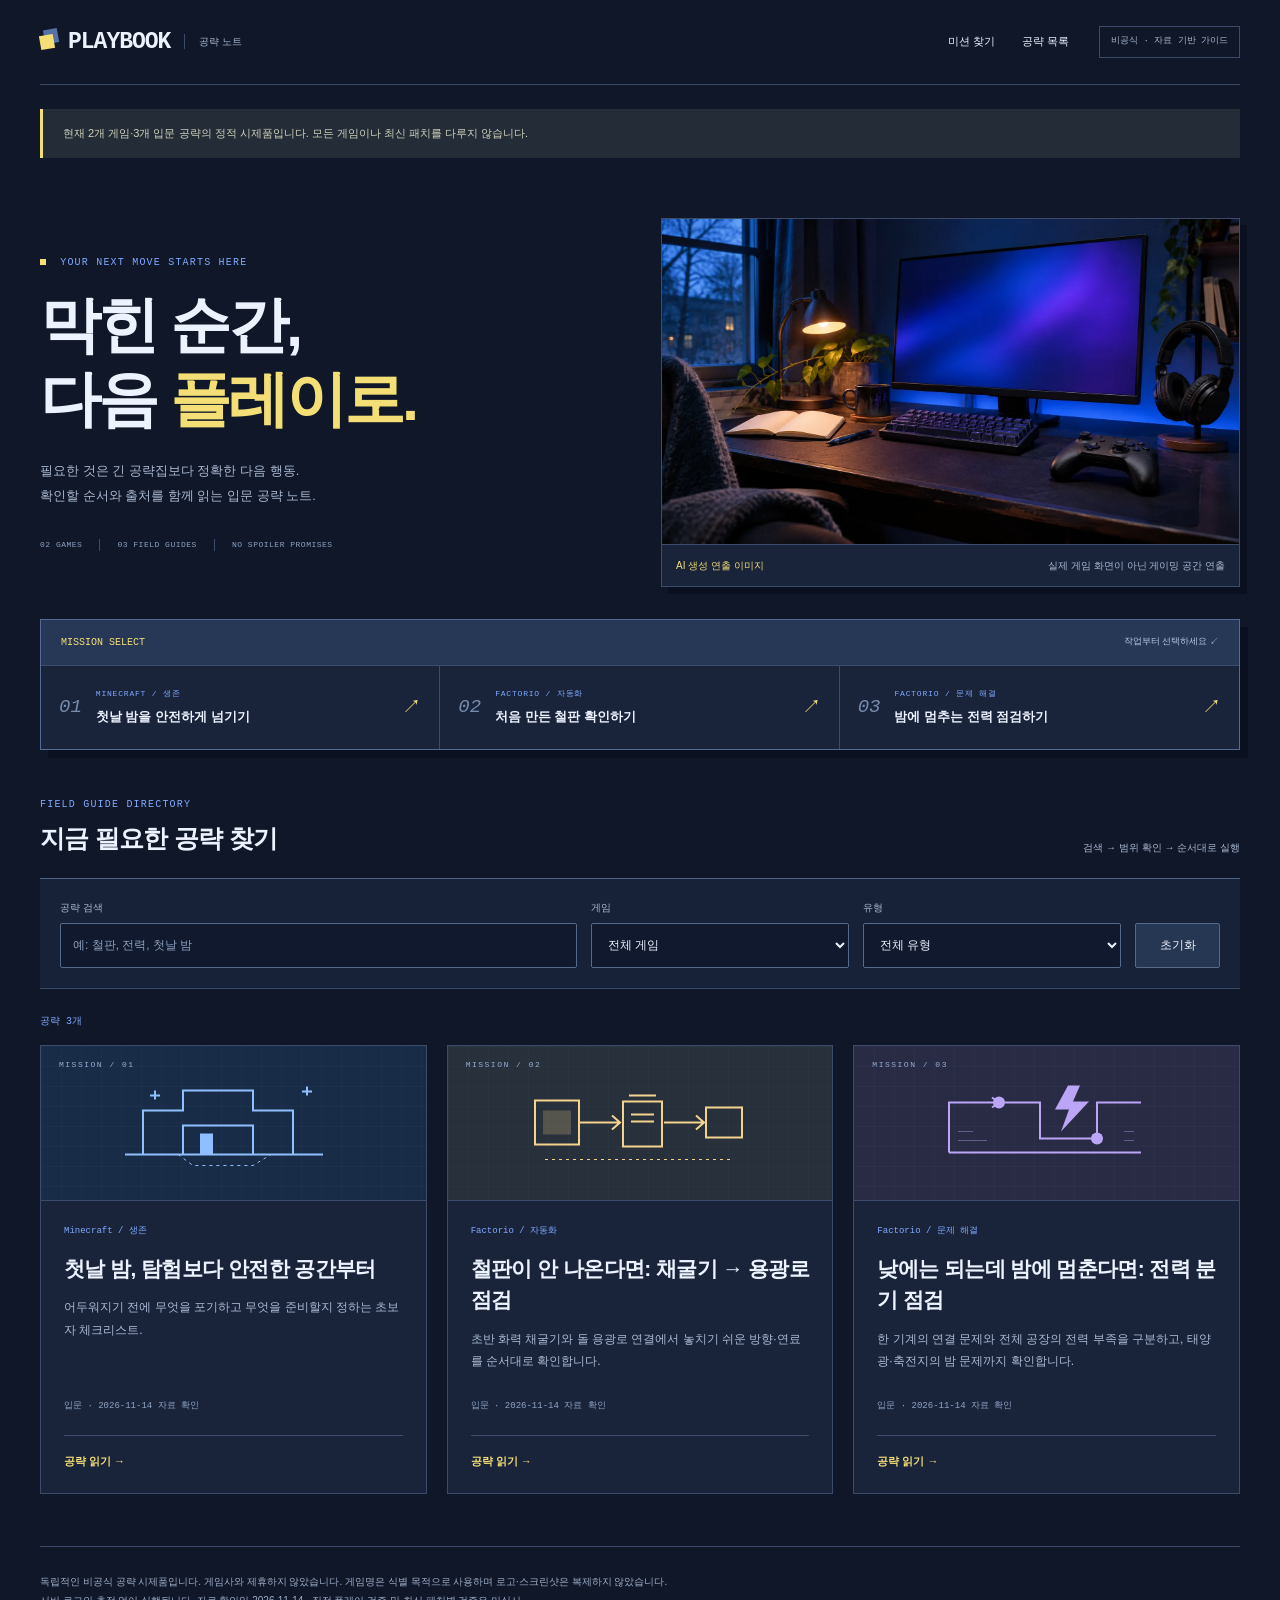
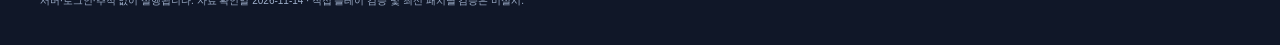
==== commit 21ae57c1: "Add original AI-staged photographic hero with clear attribution" ====
--- a/index.html
+++ b/index.html
@@ -1 +1 @@
-<!doctype html><html lang="ko"><head><meta charset="utf-8"><meta name="robots" content="noindex,nofollow"><meta name="viewport" content="width=device-width,initial-scale=1"><meta name="description" content="게임 공략 검색: 공식 자료 기반 게임 입문 공략. 출처와 적용 범위를 확인하세요."><title>게임 공략 검색 | 공략 노트</title><link rel="stylesheet" href="./style-v2.css?v=mission-20261115"></head><body><a class="skip" href="#main">본문으로 건너뛰기</a><div class="wrap"><header class="top"><a class="brand" href="./index.html">PLAYBOOK<span class="brand-sub">공략 노트</span></a><nav aria-label="주요 메뉴"><a href="#missions">미션 찾기</a><a href="#guide-list">공략 목록</a></nav><span class="status-tag">비공식 · 자료 기반 가이드</span></header><main id="main"><section class="mission-hub"><div class="hero-copy"><p class="eyebrow"><span class="square"></span> YOUR NEXT MOVE STARTS HERE</p><h1>막힌 순간,<br>다음 <em>플레이로.</em></h1><p class="lead">필요한 것은 긴 공략집보다 정확한 다음 행동.<br>확인할 순서와 출처를 함께 읽는 입문 공략 노트.</p><div class="hub-footnote"><span>02 GAMES</span><span>03 FIELD GUIDES</span><span>NO SPOILER PROMISES</span></div></div><nav class="mission-select" id="missions" aria-label="하고 싶은 일로 공략 선택"><div class="mission-select-head"><span>MISSION SELECT</span><span>작업부터 선택하세요 ↙</span></div><a href="./guides/minecraft-first-night/index.html"><span class="mission-number">01</span><span><small>MINECRAFT / 생존</small><strong>첫날 밤을 안전하게 넘기기</strong></span><span class="mission-arrow">↗</span></a><a href="./guides/factorio-first-iron/index.html"><span class="mission-number">02</span><span><small>FACTORIO / 자동화</small><strong>처음 만든 철판 확인하기</strong></span><span class="mission-arrow">↗</span></a><a href="./guides/factorio-power-check/index.html"><span class="mission-number">03</span><span><small>FACTORIO / 문제 해결</small><strong>밤에 멈추는 전력 점검하기</strong></span><span class="mission-arrow">↗</span></a></nav></section><p class="notice">현재 2개 게임·3개 입문 공략의 정적 시제품입니다. 모든 게임이나 최신 패치를 다루지 않습니다.</p><div class="library-head" id="guide-list"><div><p class="eyebrow">FIELD GUIDE DIRECTORY</p><h2>지금 필요한 공략 찾기</h2></div><span>검색 → 범위 확인 → 순서대로 실행</span></div><form class="filters" id="filters"><label>공략 검색<input id="query" type="search" placeholder="예: 철판, 전력, 첫날 밤"></label><label>게임<select id="game"><option value="">전체 게임</option><option>Minecraft</option><option>Factorio</option></select></label><label>유형<select id="category"><option value="">전체 유형</option><option>생존</option><option>자동화</option><option>문제 해결</option></select></label><button class="reset" type="reset">초기화</button></form><p id="count" role="status" aria-live="polite">공략 3개</p><div id="empty" class="empty" hidden>검색 결과가 없습니다. 다른 단어를 쓰거나 필터를 초기화해 주세요.</div><section class="grid" aria-label="공략 목록"><article class="card" data-guide="minecraft-first-night" data-search="첫날 밤, 탐험보다 안전한 공간부터 Minecraft 생존 어두워지기 전에 무엇을 포기하고 무엇을 준비할지 정하는 초보자 체크리스트." data-game="Minecraft" data-category="생존"><div class="mission-visual" aria-hidden="true"><span>MISSION / 01</span><svg viewBox="0 0 260 110"><path d="M40 84V40H80V20H150V40H190V84" fill="none" stroke="currentColor" stroke-width="2"/><path d="M80 84V55H150V84M22 84H220M52 29v-9m-5 5h10M204 25v-9m-5 5h10" fill="none" stroke="currentColor" stroke-width="2"/><rect x="97" y="63" width="13" height="21" fill="currentColor"/><path d="m75 84 15 11h60l18-11" fill="none" stroke="currentColor" stroke-dasharray="3 4"/></svg></div><div class="card-copy"><span class="badge">Minecraft / 생존</span><h2><a href="guides/minecraft-first-night/index.html">첫날 밤, 탐험보다 안전한 공간부터</a></h2><p>어두워지기 전에 무엇을 포기하고 무엇을 준비할지 정하는 초보자 체크리스트.</p><p class="meta">입문 · 2026-11-14 자료 확인</p><a class="read" href="guides/minecraft-first-night/index.html">공략 읽기 →</a></div></article><article class="card" data-guide="factorio-first-iron" data-search="철판이 안 나온다면: 채굴기 → 용광로 점검 Factorio 자동화 초반 화력 채굴기와 돌 용광로 연결에서 놓치기 쉬운 방향·연료를 순서대로 확인합니다." data-game="Factorio" data-category="자동화"><div class="mission-visual" aria-hidden="true"><span>MISSION / 02</span><svg viewBox="0 0 260 110"><rect x="25" y="30" width="44" height="44" fill="none" stroke="currentColor" stroke-width="2"/><path d="M69 52H110m-8-7 8 7-8 7M154 52H194m-8-7 8 7-8 7" fill="none" stroke="currentColor" stroke-width="2"/><path d="M113 76V31h39v45zM119 25h27M121 44h23M121 51h23" fill="none" stroke="currentColor" stroke-width="2"/><rect x="196" y="37" width="36" height="30" fill="none" stroke="currentColor" stroke-width="2"/><path d="M33 40h28v24H33z" fill="currentColor" opacity=".22"/><path d="M35 89h188" stroke="currentColor" stroke-dasharray="3 4"/></svg></div><div class="card-copy"><span class="badge">Factorio / 자동화</span><h2><a href="guides/factorio-first-iron/index.html">철판이 안 나온다면: 채굴기 → 용광로 점검</a></h2><p>초반 화력 채굴기와 돌 용광로 연결에서 놓치기 쉬운 방향·연료를 순서대로 확인합니다.</p><p class="meta">입문 · 2026-11-14 자료 확인</p><a class="read" href="guides/factorio-first-iron/index.html">공략 읽기 →</a></div></article><article class="card" data-guide="factorio-power-check" data-search="낮에는 되는데 밤에 멈춘다면: 전력 분기 점검 Factorio 문제 해결 한 기계의 연결 문제와 전체 공장의 전력 부족을 구분하고, 태양광·축전지의 밤 문제까지 확인합니다." data-game="Factorio" data-category="문제 해결"><div class="mission-visual" aria-hidden="true"><span>MISSION / 03</span><svg viewBox="0 0 260 110"><path d="M32 82V32H81m-6-5 7 5-7 5M82 32H123V68H180V32H224M32 82H224" fill="none" stroke="currentColor" stroke-width="2"/><path d="m151 15-13 24h14l-8 22 28-30h-16l7-16z" fill="currentColor"/><circle cx="82" cy="32" r="6" fill="currentColor"/><circle cx="180" cy="68" r="6" fill="currentColor"/><path d="M41 70h29m-29-9h15m151 9h10m-10-9h10" stroke="currentColor" opacity=".4"/></svg></div><div class="card-copy"><span class="badge">Factorio / 문제 해결</span><h2><a href="guides/factorio-power-check/index.html">낮에는 되는데 밤에 멈춘다면: 전력 분기 점검</a></h2><p>한 기계의 연결 문제와 전체 공장의 전력 부족을 구분하고, 태양광·축전지의 밤 문제까지 확인합니다.</p><p class="meta">입문 · 2026-11-14 자료 확인</p><a class="read" href="guides/factorio-power-check/index.html">공략 읽기 →</a></div></article></section><noscript><p>자바스크립트가 꺼져 있어 검색은 사용할 수 없지만 위 공략 링크는 열 수 있습니다.</p></noscript></main><footer>독립적인 비공식 공략 시제품입니다. 게임사와 제휴하지 않았습니다. 게임명은 식별 목적으로 사용하며 로고·스크린샷은 복제하지 않았습니다.<br>서버·로그인·추적 없이 실행됩니다. 자료 확인일 2026-11-14 · 직접 플레이 검증 및 최신 패치별 검증은 미실시.</footer></div><script src="./app-v2.js?v=mission-20261115" defer></script></body></html>+<!doctype html><html lang="ko"><head><meta charset="utf-8"><meta name="robots" content="noindex,nofollow"><meta name="viewport" content="width=device-width,initial-scale=1"><meta name="description" content="게임 공략 검색: 공식 자료 기반 게임 입문 공략. 출처와 적용 범위를 확인하세요."><title>게임 공략 검색 | 공략 노트</title><link rel="stylesheet" href="./style-v2.css?v=photo-20261115"></head><body><a class="skip" href="#main">본문으로 건너뛰기</a><div class="wrap"><header class="top"><a class="brand" href="./index.html">PLAYBOOK<span class="brand-sub">공략 노트</span></a><nav aria-label="주요 메뉴"><a href="#missions">미션 찾기</a><a href="#guide-list">공략 목록</a></nav><span class="status-tag">비공식 · 자료 기반 가이드</span></header><main id="main"><p class="notice">현재 2개 게임·3개 입문 공략의 정적 시제품입니다. 모든 게임이나 최신 패치를 다루지 않습니다.</p><section class="mission-hub"><div class="hero-copy"><p class="eyebrow"><span class="square"></span> YOUR NEXT MOVE STARTS HERE</p><h1>막힌 순간,<br>다음 <em>플레이로.</em></h1><p class="lead">필요한 것은 긴 공략집보다 정확한 다음 행동.<br>확인할 순서와 출처를 함께 읽는 입문 공략 노트.</p><div class="hub-footnote"><span>02 GAMES</span><span>03 FIELD GUIDES</span><span>NO SPOILER PROMISES</span></div></div><figure class="editorial-hero"><img src="./assets/hero-ai-20261115.webp" alt="AI로 연출한 게임 화면 없이 조명과 컨트롤러가 놓인 게이밍 책상" width="1672" height="941" loading="eager" decoding="async" fetchpriority="high"><figcaption><span>AI 생성 연출 이미지</span><span>실제 게임 화면이 아닌 게이밍 공간 연출</span></figcaption></figure></section><nav class="mission-select" id="missions" aria-label="하고 싶은 일로 공략 선택"><div class="mission-select-head"><span>MISSION SELECT</span><span>작업부터 선택하세요 ↙</span></div><a href="./guides/minecraft-first-night/index.html"><span class="mission-number">01</span><span><small>MINECRAFT / 생존</small><strong>첫날 밤을 안전하게 넘기기</strong></span><span class="mission-arrow">↗</span></a><a href="./guides/factorio-first-iron/index.html"><span class="mission-number">02</span><span><small>FACTORIO / 자동화</small><strong>처음 만든 철판 확인하기</strong></span><span class="mission-arrow">↗</span></a><a href="./guides/factorio-power-check/index.html"><span class="mission-number">03</span><span><small>FACTORIO / 문제 해결</small><strong>밤에 멈추는 전력 점검하기</strong></span><span class="mission-arrow">↗</span></a></nav><div class="library-head" id="guide-list"><div><p class="eyebrow">FIELD GUIDE DIRECTORY</p><h2>지금 필요한 공략 찾기</h2></div><span>검색 → 범위 확인 → 순서대로 실행</span></div><form class="filters" id="filters"><label>공략 검색<input id="query" type="search" placeholder="예: 철판, 전력, 첫날 밤"></label><label>게임<select id="game"><option value="">전체 게임</option><option>Minecraft</option><option>Factorio</option></select></label><label>유형<select id="category"><option value="">전체 유형</option><option>생존</option><option>자동화</option><option>문제 해결</option></select></label><button class="reset" type="reset">초기화</button></form><p id="count" role="status" aria-live="polite">공략 3개</p><div id="empty" class="empty" hidden>검색 결과가 없습니다. 다른 단어를 쓰거나 필터를 초기화해 주세요.</div><section class="grid" aria-label="공략 목록"><article class="card" data-guide="minecraft-first-night" data-search="첫날 밤, 탐험보다 안전한 공간부터 Minecraft 생존 어두워지기 전에 무엇을 포기하고 무엇을 준비할지 정하는 초보자 체크리스트." data-game="Minecraft" data-category="생존"><div class="mission-visual" aria-hidden="true"><span>MISSION / 01</span><svg viewBox="0 0 260 110"><path d="M40 84V40H80V20H150V40H190V84" fill="none" stroke="currentColor" stroke-width="2"/><path d="M80 84V55H150V84M22 84H220M52 29v-9m-5 5h10M204 25v-9m-5 5h10" fill="none" stroke="currentColor" stroke-width="2"/><rect x="97" y="63" width="13" height="21" fill="currentColor"/><path d="m75 84 15 11h60l18-11" fill="none" stroke="currentColor" stroke-dasharray="3 4"/></svg></div><div class="card-copy"><span class="badge">Minecraft / 생존</span><h2><a href="guides/minecraft-first-night/index.html">첫날 밤, 탐험보다 안전한 공간부터</a></h2><p>어두워지기 전에 무엇을 포기하고 무엇을 준비할지 정하는 초보자 체크리스트.</p><p class="meta">입문 · 2026-11-14 자료 확인</p><a class="read" href="guides/minecraft-first-night/index.html">공략 읽기 →</a></div></article><article class="card" data-guide="factorio-first-iron" data-search="철판이 안 나온다면: 채굴기 → 용광로 점검 Factorio 자동화 초반 화력 채굴기와 돌 용광로 연결에서 놓치기 쉬운 방향·연료를 순서대로 확인합니다." data-game="Factorio" data-category="자동화"><div class="mission-visual" aria-hidden="true"><span>MISSION / 02</span><svg viewBox="0 0 260 110"><rect x="25" y="30" width="44" height="44" fill="none" stroke="currentColor" stroke-width="2"/><path d="M69 52H110m-8-7 8 7-8 7M154 52H194m-8-7 8 7-8 7" fill="none" stroke="currentColor" stroke-width="2"/><path d="M113 76V31h39v45zM119 25h27M121 44h23M121 51h23" fill="none" stroke="currentColor" stroke-width="2"/><rect x="196" y="37" width="36" height="30" fill="none" stroke="currentColor" stroke-width="2"/><path d="M33 40h28v24H33z" fill="currentColor" opacity=".22"/><path d="M35 89h188" stroke="currentColor" stroke-dasharray="3 4"/></svg></div><div class="card-copy"><span class="badge">Factorio / 자동화</span><h2><a href="guides/factorio-first-iron/index.html">철판이 안 나온다면: 채굴기 → 용광로 점검</a></h2><p>초반 화력 채굴기와 돌 용광로 연결에서 놓치기 쉬운 방향·연료를 순서대로 확인합니다.</p><p class="meta">입문 · 2026-11-14 자료 확인</p><a class="read" href="guides/factorio-first-iron/index.html">공략 읽기 →</a></div></article><article class="card" data-guide="factorio-power-check" data-search="낮에는 되는데 밤에 멈춘다면: 전력 분기 점검 Factorio 문제 해결 한 기계의 연결 문제와 전체 공장의 전력 부족을 구분하고, 태양광·축전지의 밤 문제까지 확인합니다." data-game="Factorio" data-category="문제 해결"><div class="mission-visual" aria-hidden="true"><span>MISSION / 03</span><svg viewBox="0 0 260 110"><path d="M32 82V32H81m-6-5 7 5-7 5M82 32H123V68H180V32H224M32 82H224" fill="none" stroke="currentColor" stroke-width="2"/><path d="m151 15-13 24h14l-8 22 28-30h-16l7-16z" fill="currentColor"/><circle cx="82" cy="32" r="6" fill="currentColor"/><circle cx="180" cy="68" r="6" fill="currentColor"/><path d="M41 70h29m-29-9h15m151 9h10m-10-9h10" stroke="currentColor" opacity=".4"/></svg></div><div class="card-copy"><span class="badge">Factorio / 문제 해결</span><h2><a href="guides/factorio-power-check/index.html">낮에는 되는데 밤에 멈춘다면: 전력 분기 점검</a></h2><p>한 기계의 연결 문제와 전체 공장의 전력 부족을 구분하고, 태양광·축전지의 밤 문제까지 확인합니다.</p><p class="meta">입문 · 2026-11-14 자료 확인</p><a class="read" href="guides/factorio-power-check/index.html">공략 읽기 →</a></div></article></section><noscript><p>자바스크립트가 꺼져 있어 검색은 사용할 수 없지만 위 공략 링크는 열 수 있습니다.</p></noscript></main><footer>독립적인 비공식 공략 시제품입니다. 게임사와 제휴하지 않았습니다. 게임명은 식별 목적으로 사용하며 로고·스크린샷은 복제하지 않았습니다.<br>서버·로그인·추적 없이 실행됩니다. 자료 확인일 2026-11-14 · 직접 플레이 검증 및 최신 패치별 검증은 미실시.</footer></div><script src="./app-v2.js?v=mission-20261115" defer></script></body></html>
--- a/style-v2.css
+++ b/style-v2.css
@@ -1 +1,6 @@
 :root{color-scheme:dark;--bg:#101728;--panel:#19243b;--ink:#edf2ff;--dim:#aab9d2;--line:#3b4b69;--accent:#f4de76;--blue:#80a9ff;--mono:ui-monospace,SFMono-Regular,Consolas,monospace}*{box-sizing:border-box}html{scroll-behavior:smooth;scroll-padding-top:85px}body{margin:0;background:var(--bg);color:var(--ink);font-family:Pretendard,-apple-system,BlinkMacSystemFont,'Segoe UI',sans-serif;line-height:1.7;background-image:radial-gradient(#637dad22 .7px,transparent .7px);background-size:20px 20px}a{color:inherit;text-underline-offset:5px}a:hover{color:var(--accent)}a,button,input,select{touch-action:manipulation}:focus-visible{outline:3px solid var(--accent);outline-offset:4px}.wrap{max-width:1320px;margin:auto;padding:0 40px}.top{display:flex;align-items:center;gap:30px;padding:26px 0;border-bottom:1px solid var(--line)}.brand{font:900 23px var(--mono);letter-spacing:-1px;text-decoration:none;display:flex;align-items:center;gap:14px}.brand:before{content:'';width:14px;height:14px;display:block;background:var(--accent);box-shadow:5px -5px 0 #5871a7;transform:rotate(-10deg)}.brand-sub{font:10px/1.5 sans-serif;letter-spacing:0;color:var(--dim);padding-left:14px;border-left:1px solid var(--line)}.top nav{display:flex;gap:27px;font-size:11px;margin-left:auto}.top nav a{text-decoration:none}.status-tag{font:9px/1.5 var(--mono);color:var(--dim);padding:8px 11px;border:1px solid var(--line);white-space:nowrap}.mission-hub{display:grid;grid-template-columns:1fr 1fr;gap:65px;align-items:center;padding:60px 0 45px}.eyebrow{font:10px/1.7 var(--mono);letter-spacing:1.2px;color:var(--blue);font-weight:500;margin:0 0 17px}.square{width:6px;height:6px;display:inline-block;background:var(--accent);margin-right:7px}h1{font-size:clamp(40px,4.8vw,68px);line-height:1.2;letter-spacing:-3px;margin:0 0 24px;font-weight:780}h1 em{font-style:normal;color:var(--accent)}.lead{font-size:13px;color:var(--dim);line-height:1.9;margin:0 0 30px}.hub-footnote{display:flex;gap:17px;font:8px/1.6 var(--mono);color:#8da2c4;letter-spacing:.5px}.hub-footnote>span+span{padding-left:17px;border-left:1px solid var(--line)}.mission-select{border:1px solid #566b93;background:#19243b;box-shadow:8px 8px 0 #0a1020}.mission-select-head{display:flex;justify-content:space-between;gap:14px;background:#263856;padding:15px 20px;font:10px/1.5 var(--mono);color:var(--accent)}.mission-select-head>span:last-child{font:9px/1.5 sans-serif;color:#b6c8e7}.mission-select>a{display:flex;align-items:center;gap:20px;padding:22px 20px;border-top:1px solid var(--line);text-decoration:none;transition:background .15s}.mission-select>a:hover{background:#253858}.mission-number{font:italic 22px var(--mono);color:#768cad}.mission-select small{display:block;color:var(--blue);font:8px/1.5 var(--mono);letter-spacing:.8px;margin-bottom:7px}.mission-select strong{display:block;font-size:15px;font-weight:650;line-height:1.5}.mission-arrow{margin-left:auto;color:var(--accent);font-size:19px}.notice{border-left:3px solid var(--accent);padding:15px 20px;background:#242c37;font-size:11px;color:#d0d2bd;line-height:1.8}.library-head{display:flex;justify-content:space-between;align-items:end;margin:46px 0 22px;gap:20px}.library-head .eyebrow{margin-bottom:8px}.library-head h2{font-size:25px;letter-spacing:-.7px;line-height:1.4;margin:0}.library-head>span{color:var(--dim);font-size:10px}.filters{background:#172137;border-top:1px solid #53658b;border-bottom:1px solid var(--line);padding:20px;display:grid;grid-template-columns:2fr 1fr 1fr auto;gap:14px}label{font-size:10px;display:block;color:var(--dim)}input,select,button{font-family:inherit;font-size:12px;line-height:1.5;color:var(--ink);background:#10192d;border:1px solid #566987;border-radius:2px;padding:12px;width:100%;min-width:0;min-height:45px;margin-top:7px}input::placeholder{color:#8e9fbc}button{cursor:pointer}button:hover{border-color:var(--accent);color:var(--accent)}.reset{align-self:end;background:#263753;width:auto;min-width:85px}#count{font:10px var(--mono);color:var(--blue);margin:25px 0 17px}.grid{display:grid;grid-template-columns:repeat(3,minmax(0,1fr));gap:20px}.card{display:flex;flex-direction:column;background:var(--panel);border:1px solid var(--line);min-width:0;position:relative}.card:hover{border-color:#8ba7d6}.mission-visual{position:relative;background:#182c47;border-bottom:1px solid var(--line);padding:22px 18px 8px;color:#90bfff;min-height:155px;background-image:linear-gradient(#749fcd0a 1px,transparent 1px),linear-gradient(90deg,#749fcd0a 1px,transparent 1px);background-size:20px 20px}.mission-visual>span{font:8px var(--mono);letter-spacing:1.5px;position:absolute;top:14px;left:18px;color:#96aed2}.mission-visual svg{display:block;width:100%;max-width:260px;margin:0 auto;height:115px}.card:nth-child(2) .mission-visual{background-color:#28303b;color:#f3d38e}.card:nth-child(3) .mission-visual{background-color:#292b45;color:#baa5f6}.card-copy{display:flex;flex-direction:column;padding:23px;flex:1}.badge{font:9px/1.6 var(--mono);color:var(--blue)}.card h2{font-size:21px;line-height:1.5;letter-spacing:-.6px;margin:15px 0 12px}.card a{text-decoration:none}.card p{font-size:12px;color:var(--dim);margin:0 0 17px;line-height:1.85}.card p.meta{font:9px/1.7 var(--mono);color:#91a4c4;margin-top:auto;padding-top:10px}.card .read{font-size:11px;font-weight:650;border-top:1px solid var(--line);padding-top:16px;color:var(--accent);margin-top:3px}.empty{padding:35px 22px;border:1px dashed #7387ac;font-size:13px;color:var(--dim)}footer{border-top:1px solid var(--line);margin-top:52px;padding:25px 0 35px;color:#9eafca;font-size:10px;line-height:1.9;max-width:100%}.skip{position:absolute;left:20px;top:-100px;background:var(--accent);color:#101728;padding:12px;z-index:20}.skip:focus{top:10px}[hidden]{display:none!important}.all-guides{font-size:11px;text-decoration:none;margin-left:auto}.article{max-width:900px;margin:0 auto}.article .hero{padding:45px 0 22px;border-bottom:1px solid var(--line)}.article .hero .eyebrow{display:inline-block;border:1px solid #536c98;padding:6px 10px;font-size:9px}.article h1{font-size:clamp(30px,3.8vw,48px);line-height:1.3;letter-spacing:-1.8px;margin:18px 0 24px;max-width:830px}.article .hero p{max-width:730px;font-size:14px;color:var(--dim);line-height:1.9;margin-bottom:18px}.scope{padding:20px 24px;background:#1d2a41;border:1px solid #4c6388;border-left:4px solid var(--blue);font-size:12px;color:#becce3;line-height:1.9;margin:25px 0}.scope strong{display:inline-block;color:var(--blue);font-size:10px;margin-bottom:7px;letter-spacing:1px}.scope small{font-size:10px;color:#9fb1cf;display:inline-block;margin-top:8px}.brief-nav{position:sticky;top:0;z-index:3;background:#0f192cf5;display:flex;align-items:center;gap:30px;border:1px solid var(--line);padding:17px 20px;margin:28px 0 32px;box-shadow:0 8px 15px #0b102366}.brief-nav>span{font:9px var(--mono);color:var(--accent);margin-right:auto}.brief-nav a{font-size:10px;color:var(--dim);text-decoration:none}.brief-nav a:hover{color:var(--accent)}.article>h2{font-size:25px;line-height:1.4;letter-spacing:-.7px;margin:38px 0 22px;scroll-margin-top:90px}.article>h2:before{content:'';display:inline-block;width:8px;height:8px;background:var(--accent);margin:0 13px 3px 0}.article>ol{list-style:none;counter-reset:step;padding:0;margin:0}.article>ol>li{counter-increment:step;padding:23px 25px 23px 73px;position:relative;border:1px solid var(--line);background:#18243a;margin-bottom:12px;font-size:13px;color:#cfdaed;line-height:1.9}.article>ol>li:before{content:'0' counter(step);position:absolute;left:23px;top:24px;color:var(--accent);font:13px var(--mono)}.article>ul{padding-left:24px}.article>ul>li{padding:11px 0 11px 7px;font-size:13px;color:#c6d3e9;line-height:1.9}.article>ul>li::marker{color:var(--blue)}.article>ul a{font-size:12px;color:var(--blue);overflow-wrap:anywhere}.article>.notice{margin:30px 0;font-size:11px}.article>p:last-child{margin-top:36px;border-top:1px solid var(--line);padding-top:24px;font-size:12px;color:var(--accent)}@media(max-width:1050px){.wrap{padding:0 24px}.top{gap:20px}.brand{font-size:20px;gap:10px}.status-tag{font-size:8px;padding:7px}.top nav{gap:19px}.mission-hub{gap:35px}.mission-select>a{padding:20px 16px;gap:15px}.mission-select strong{font-size:13px}.mission-select-head{padding:13px 16px;font-size:9px}.mission-select-head>span:last-child{font-size:8px}.hub-footnote{gap:12px;font-size:7px}.hub-footnote>span+span{padding-left:12px}.hub-footnote>span:last-child{display:none}.card-copy{padding:20px}.card h2{font-size:19px}.grid{gap:16px}.filters{grid-template-columns:1.5fr 1fr 1fr auto}}@media(max-width:800px){.top{flex-wrap:wrap;gap:18px}.top nav{margin-left:auto}.status-tag{display:none}.mission-hub{grid-template-columns:1fr;padding:38px 0 30px;gap:28px}.mission-hub h1{font-size:52px}.lead{font-size:13px;margin-bottom:20px}.mission-select{max-width:650px;width:100%}.mission-select>a{padding:17px 20px}.mission-select strong{font-size:14px}.mission-select small{margin-bottom:4px}.mission-select-head{padding:13px 20px}.mission-select-head>span:last-child{font-size:9px}.library-head{margin-top:35px}.library-head>span{display:none}.grid{grid-template-columns:1fr}.card{display:grid;grid-template-columns:180px 1fr}.mission-visual{border-bottom:0;border-right:1px solid var(--line);display:flex;align-items:center;padding:30px 10px}.mission-visual svg{height:110px}.mission-visual>span{font-size:7px;left:12px}.card-copy{padding:21px}.card h2{font-size:20px;margin-top:10px}.card p{margin-bottom:13px}.filters{grid-template-columns:1fr 1fr auto}.filters label:first-child{grid-column:1/-1}.card p.meta{padding-top:0}.top .all-guides{font-size:10px}.article .hero{padding-top:30px}.brief-nav{gap:20px}.brief-nav a{font-size:9px}.article>ol>li{font-size:12px}.article>ul>li{font-size:12px}}@media(max-width:520px){.wrap{padding:0 17px}.top{padding:23px 0 19px;gap:15px}.brand{font-size:19px;gap:9px}.brand-sub{font-size:9px;padding-left:10px}.top nav{width:100%;margin:0;font-size:10px;gap:24px}.top .all-guides{font-size:9px}.mission-hub h1{font-size:45px;letter-spacing:-2px}.eyebrow{font-size:8px}.mission-select>a{padding:18px 16px;gap:14px}.mission-select strong{font-size:13px}.mission-number{font-size:19px}.mission-select small{font-size:7px}.mission-select-head{padding:13px 16px;font-size:8px}.mission-select-head>span:last-child{font-size:8px}.library-head h2{font-size:23px}.filters{padding:17px;gap:12px;grid-template-columns:1fr 1fr}.filters .reset{grid-column:1/-1;width:100%;margin-top:0}.notice{font-size:10px;padding:14px 16px}.card{grid-template-columns:1fr}.mission-visual{border-right:0;border-bottom:1px solid var(--line);min-height:110px;height:115px;padding:20px 25px 0}.mission-visual svg{height:105px;max-width:235px}.mission-visual>span{top:14px;left:18px}.card-copy{padding:23px}.card h2{font-size:22px}.card p{font-size:12px}.card p.meta{margin-top:5px}.brief-nav{padding:14px 12px;gap:15px;justify-content:space-between}.brief-nav>span{display:none}.brief-nav a{font-size:9px}.article h1{font-size:31px;letter-spacing:-1px}.article .hero p{font-size:12px}.scope{padding:17px;font-size:11px}.scope small{font-size:9px}.article>h2{font-size:22px}.article>ol>li{padding:21px 18px 21px 55px;font-size:12px}.article>ol>li:before{left:17px;top:25px;font-size:11px}.article>ul{padding-left:19px}.article>ul>li{font-size:12px}.article>ul a{font-size:11px}footer{font-size:9px;margin-top:38px}.article .notice{font-size:10px}}@media(prefers-reduced-motion:reduce){html{scroll-behavior:auto}*{transition:none!important}}
+/* Original AI-staged gaming workspace; no gameplay or character artwork. */
+.mission-hub{gap:42px;padding-bottom:32px}.editorial-hero{margin:0;min-width:0;border:1px solid var(--line);background:var(--panel);box-shadow:7px 7px 0 #0a1020}.editorial-hero img{display:block;width:100%;height:auto;aspect-ratio:1672/941;object-fit:cover}.editorial-hero figcaption{display:flex;justify-content:space-between;flex-wrap:wrap;gap:5px 14px;padding:12px 14px;font-size:10px;line-height:1.7;color:var(--dim);border-top:1px solid var(--line)}.editorial-hero figcaption>span:first-child{color:var(--accent)}.mission-select{display:grid;grid-template-columns:repeat(3,minmax(0,1fr));max-width:none;width:100%;margin-bottom:30px}.mission-select-head{grid-column:1/-1}.mission-select>a{min-width:0;border-right:1px solid var(--line);padding:22px 18px;gap:14px}.mission-select>a:last-child{border-right:0}.mission-select strong{font-size:13px}.mission-number{font-size:19px}@media(max-width:800px){.mission-hub{gap:27px}.mission-select{max-width:none}.mission-select>a{padding:20px 15px;gap:10px}.mission-select strong{font-size:12px}.mission-select small{font-size:7px}.mission-arrow{font-size:15px}.mission-number{font-size:17px}}@media(max-width:700px){.mission-select{grid-template-columns:1fr}.mission-select>a{border-right:0;padding:18px 20px;gap:18px}.mission-select strong{font-size:14px}.mission-number{font-size:21px}.mission-select small{font-size:8px}.mission-arrow{font-size:18px}.editorial-hero figcaption{padding:10px 12px;font-size:10px}}
+
+/* The original safety/scope notice always precedes the AI hero. */
+main>.notice:first-child{margin:24px 0 0}
